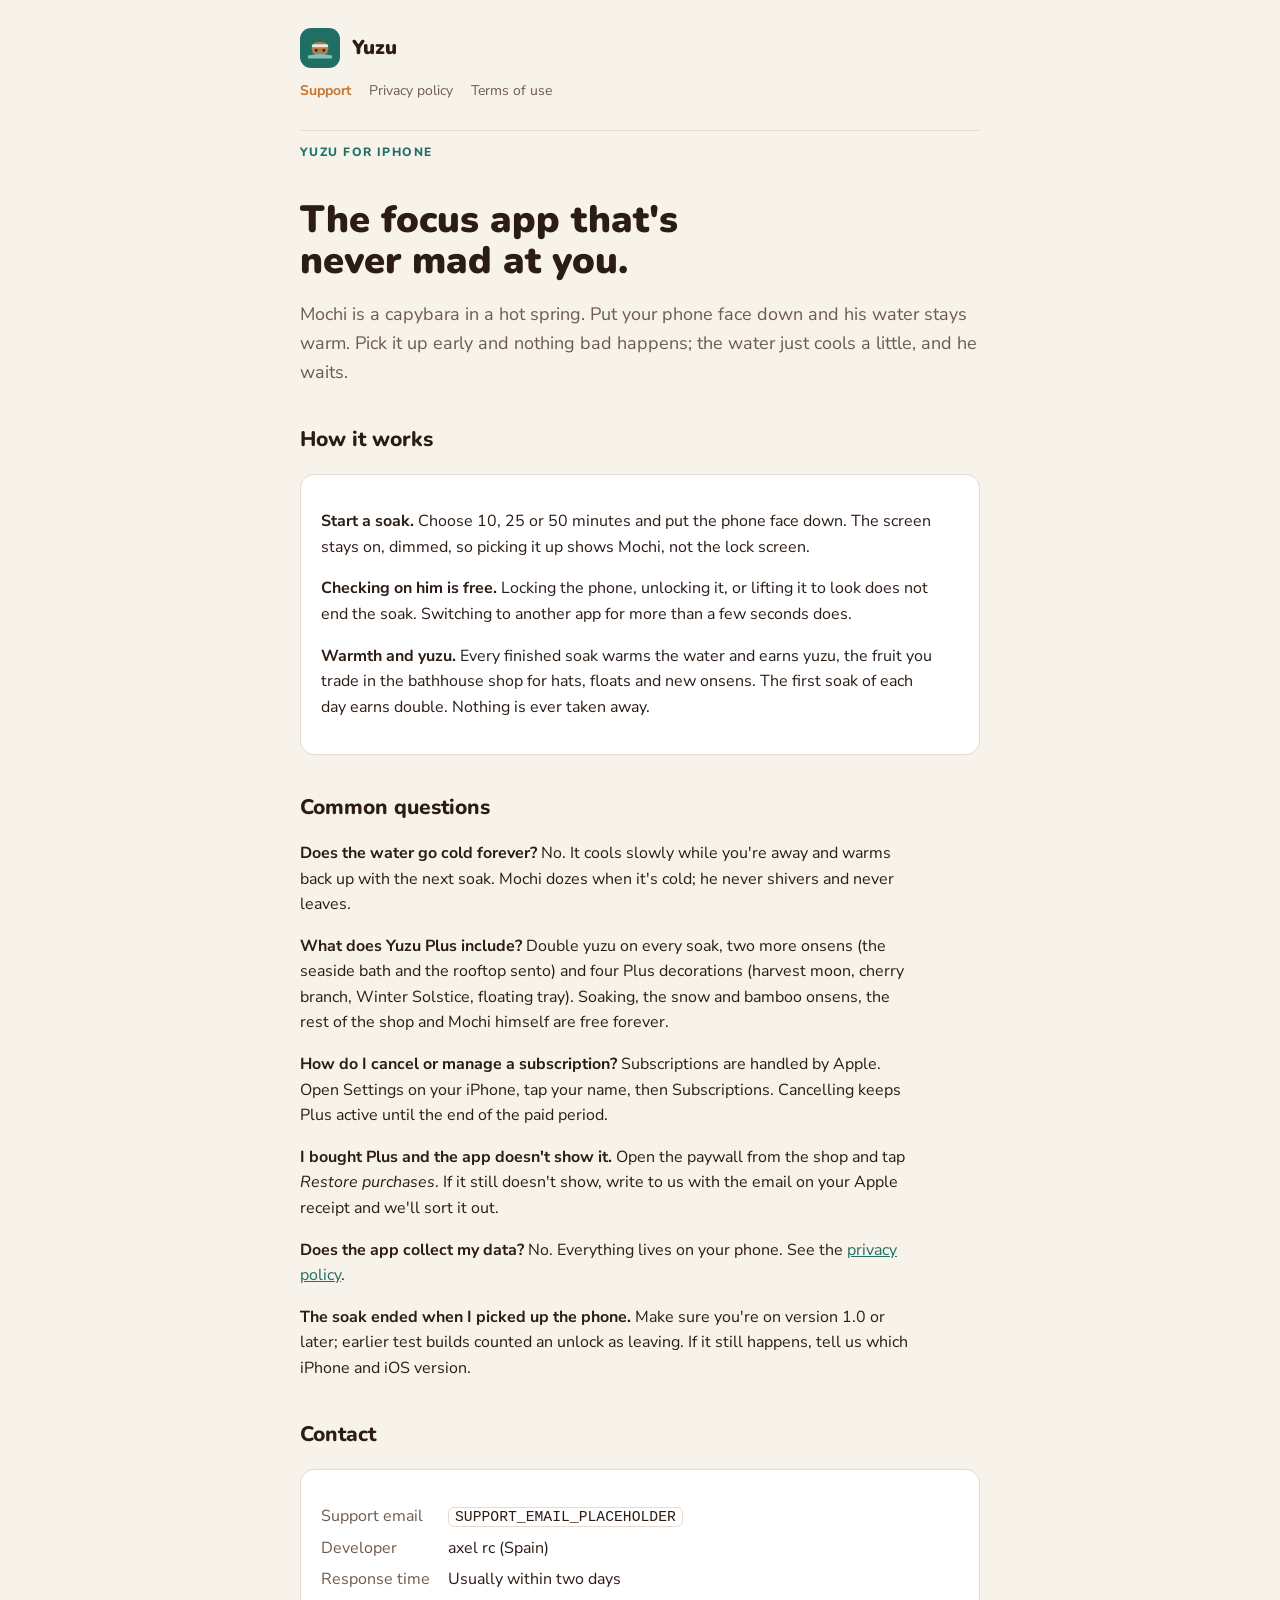
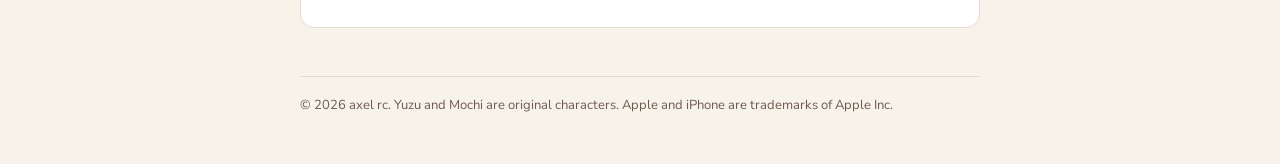
==== index.html @ e69462a7 "Yuzu support site: support, privacy policy, terms of use Co-Authored-By: Claude Fable 5.1 <noreply@a" ====
<!doctype html><html lang="en"><head><meta charset="utf-8"><meta name="viewport" content="width=device-width,initial-scale=1,viewport-fit=cover"><title>Yuzu Support</title><meta name="description" content="Support, privacy policy and terms of use for Yuzu, the capybara focus timer for iPhone."><link rel="stylesheet" href="https://fonts.googleapis.com/css2?family=Nunito:wght@800;900&family=Nunito+Sans:wght@400;700&display=swap"><link rel="stylesheet" href="style.css"></head><body>
<main>
<header class="top"><div class="mark" aria-hidden="true"><svg viewBox="0 0 40 40"><rect x="9" y="12" width="22" height="18" rx="8" fill="#B07A4C"/><rect x="9" y="15" width="22" height="4" rx="2" fill="#EEE8DC"/><circle cx="15" cy="23" r="1.6" fill="#1A120E"/><circle cx="25" cy="23" r="1.6" fill="#1A120E"/><path d="M4 30 Q20 26 36 30 L36 34 L4 34Z" fill="#7CC4B5"/></svg></div><a href="index.html">Yuzu</a></header><nav class="sub"><a href="index.html" aria-current="page">Support</a><a href="privacy.html">Privacy policy</a><a href="terms.html">Terms of use</a></nav>
<p class="eyebrow">Yuzu for iPhone</p>
<h1>The focus app that's never mad at you.</h1>
<p class="lede">Mochi is a capybara in a hot spring. Put your phone face down and his water stays warm. Pick it up early and nothing bad happens; the water just cools a little, and he waits.</p>

<h2>How it works</h2>
<div class="card">
<p><strong>Start a soak.</strong> Choose 10, 25 or 50 minutes and put the phone face down. The screen stays on, dimmed, so picking it up shows Mochi, not the lock screen.</p>
<p><strong>Checking on him is free.</strong> Locking the phone, unlocking it, or lifting it to look does not end the soak. Switching to another app for more than a few seconds does.</p>
<p><strong>Warmth and yuzu.</strong> Every finished soak warms the water and earns yuzu, the fruit you trade in the bathhouse shop for hats, floats and new onsens. The first soak of each day earns double. Nothing is ever taken away.</p>
</div>

<h2>Common questions</h2>
<p><strong>Does the water go cold forever?</strong> No. It cools slowly while you're away and warms back up with the next soak. Mochi dozes when it's cold; he never shivers and never leaves.</p>
<p><strong>What does Yuzu Plus include?</strong> Double yuzu on every soak, two more onsens (the seaside bath and the rooftop sento) and four Plus decorations (harvest moon, cherry branch, Winter Solstice, floating tray). Soaking, the snow and bamboo onsens, the rest of the shop and Mochi himself are free forever.</p>
<p><strong>How do I cancel or manage a subscription?</strong> Subscriptions are handled by Apple. Open Settings on your iPhone, tap your name, then Subscriptions. Cancelling keeps Plus active until the end of the paid period.</p>
<p><strong>I bought Plus and the app doesn't show it.</strong> Open the paywall from the shop and tap <em>Restore purchases</em>. If it still doesn't show, write to us with the email on your Apple receipt and we'll sort it out.</p>
<p><strong>Does the app collect my data?</strong> No. Everything lives on your phone. See the <a href="privacy.html">privacy policy</a>.</p>
<p><strong>The soak ended when I picked up the phone.</strong> Make sure you're on version 1.0 or later; earlier test builds counted an unlock as leaving. If it still happens, tell us which iPhone and iOS version.</p>

<h2>Contact</h2>
<div class="card">
<dl>
<dt>Support email</dt><dd><code>SUPPORT_EMAIL_PLACEHOLDER</code></dd>
<dt>Developer</dt><dd>axel rc (Spain)</dd>
<dt>Response time</dt><dd>Usually within two days</dd>
</dl>
</div>
<footer>© 2026 axel rc. Yuzu and Mochi are original characters. Apple and iPhone are trademarks of Apple Inc.</footer>
</main>
</body></html>
---- style.css ----
/* Layout: one narrow reading column on a warm cedar-and-steam palette; the app's own colours, muted for text. */
:root{--bg:#F7F2EA;--bg2:#FFFFFF;--fg:#2B1C14;--muted:#6E5B4E;--line:#E6DBCD;--accent:#C9742D;--accent2:#1F6F63;--font-display:"Nunito",ui-rounded,"SF Pro Rounded",system-ui,sans-serif;--font-body:"Nunito Sans",system-ui,-apple-system,Segoe UI,sans-serif}
@media (prefers-color-scheme:dark){:root:not([data-theme="light"]){--bg:#15110E;--bg2:#1E1813;--fg:#F3EADF;--muted:#B8A696;--line:#332A23;--accent:#F0B23C;--accent2:#7CC4B5;color-scheme:dark}}
:root[data-theme="dark"]{--bg:#15110E;--bg2:#1E1813;--fg:#F3EADF;--muted:#B8A696;--line:#332A23;--accent:#F0B23C;--accent2:#7CC4B5;color-scheme:dark}
body{background:var(--bg);color:var(--fg);font-family:var(--font-body);font-size:16px;line-height:1.6;margin:0;padding-left:max(16px,env(safe-area-inset-left,0px));padding-right:max(16px,env(safe-area-inset-right,0px));padding-block:0 48px}
main{max-width:680px;margin:0 auto}
header.top{display:flex;align-items:center;gap:12px;padding-block:28px 8px}
header.top .mark{width:40px;height:40px;border-radius:11px;background:#1F6F63;display:grid;place-items:center;flex:none}
header.top .mark svg{width:30px;height:30px}
header.top a{color:var(--fg);text-decoration:none;font-family:var(--font-display);font-weight:900;font-size:20px}
nav.sub{display:flex;flex-wrap:wrap;gap:6px 18px;font-size:14px;padding-block:4px 28px;border-bottom:1px solid var(--line)}
nav.sub a{color:var(--muted);text-decoration:none}nav.sub a[aria-current]{color:var(--accent);font-weight:700}
h1{font-family:var(--font-display);font-weight:900;font-size:clamp(28px,5vw,38px);line-height:1.1;text-wrap:balance;margin:36px 0 8px}
h2{font-family:var(--font-display);font-weight:800;font-size:21px;margin:36px 0 8px;text-wrap:balance}
p,li{max-width:62ch}.lede{font-size:18px;color:var(--muted)}
.eyebrow{font-size:12px;letter-spacing:.12em;text-transform:uppercase;color:var(--accent2);font-weight:800}
a{color:var(--accent2)}
.card{background:var(--bg2);border:1px solid var(--line);border-radius:14px;padding:18px 20px;margin:18px 0}
dl{display:grid;grid-template-columns:max-content 1fr;gap:6px 18px}dt{color:var(--muted)}dd{margin:0}
@media (max-width:480px){dl{grid-template-columns:1fr}}
code{font-family:ui-monospace,SFMono-Regular,Menlo,monospace;font-size:.92em;background:var(--bg2);border:1px solid var(--line);padding:1px 6px;border-radius:6px}
footer{margin-top:48px;padding-top:18px;border-top:1px solid var(--line);color:var(--muted);font-size:13px}
.tbl{overflow-x:auto}table{border-collapse:collapse;width:100%;font-size:15px}th,td{text-align:left;padding:8px 10px;border-bottom:1px solid var(--line);vertical-align:top}th{color:var(--muted);font-weight:700}
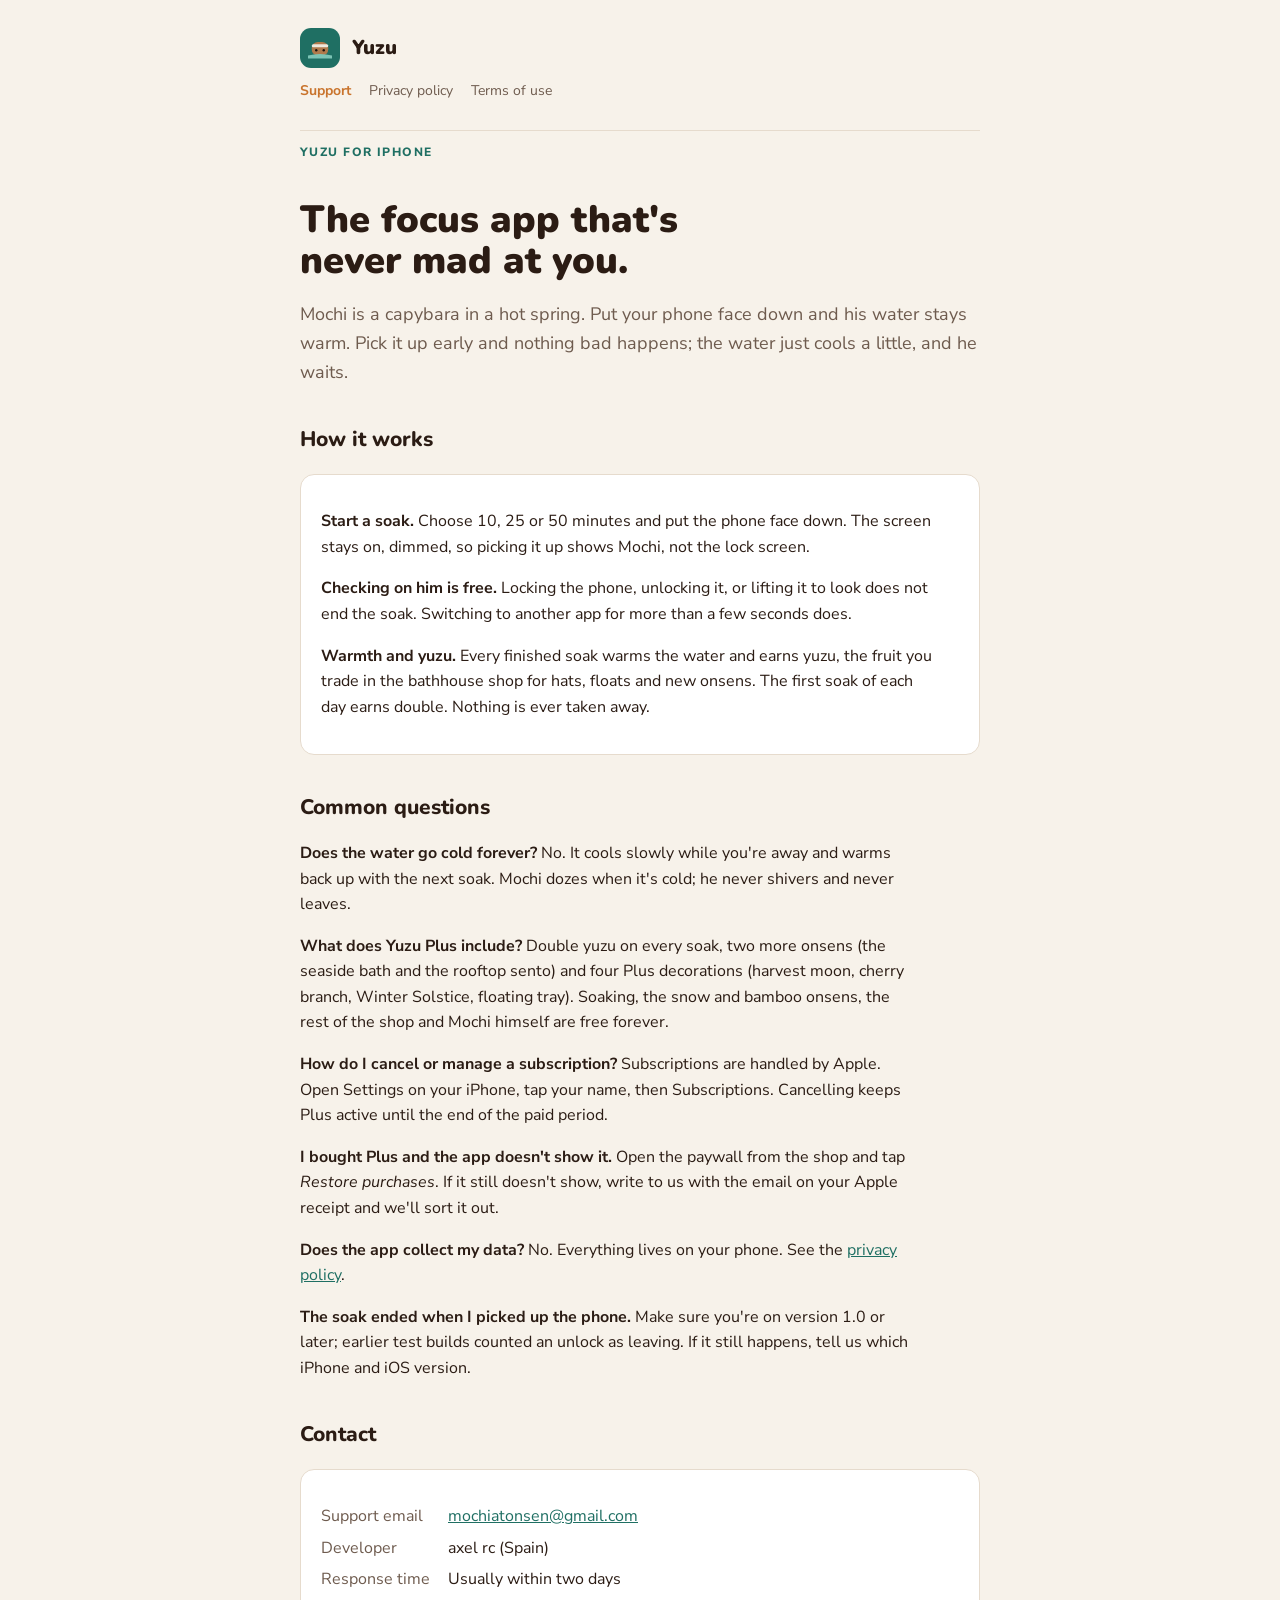
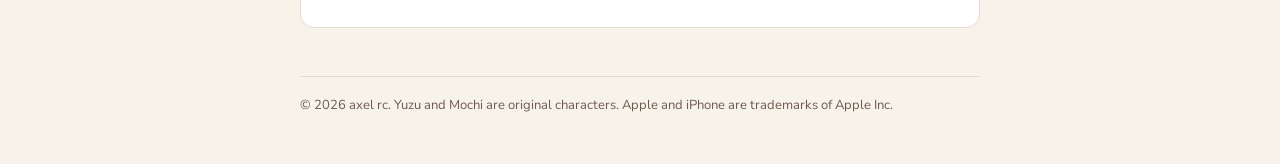
==== commit d831714d: "Support email Co-Authored-By: Claude Fable 5.1 <noreply@anthropic.com> Claude-Session: https://claud" ====
--- a/index.html
+++ b/index.html
@@ -23,7 +23,7 @@
 <h2>Contact</h2>
 <div class="card">
 <dl>
-<dt>Support email</dt><dd><code>SUPPORT_EMAIL_PLACEHOLDER</code></dd>
+<dt>Support email</dt><dd><a href="mailto:mochiatonsen@gmail.com">mochiatonsen@gmail.com</a></dd>
 <dt>Developer</dt><dd>axel rc (Spain)</dd>
 <dt>Response time</dt><dd>Usually within two days</dd>
 </dl>
